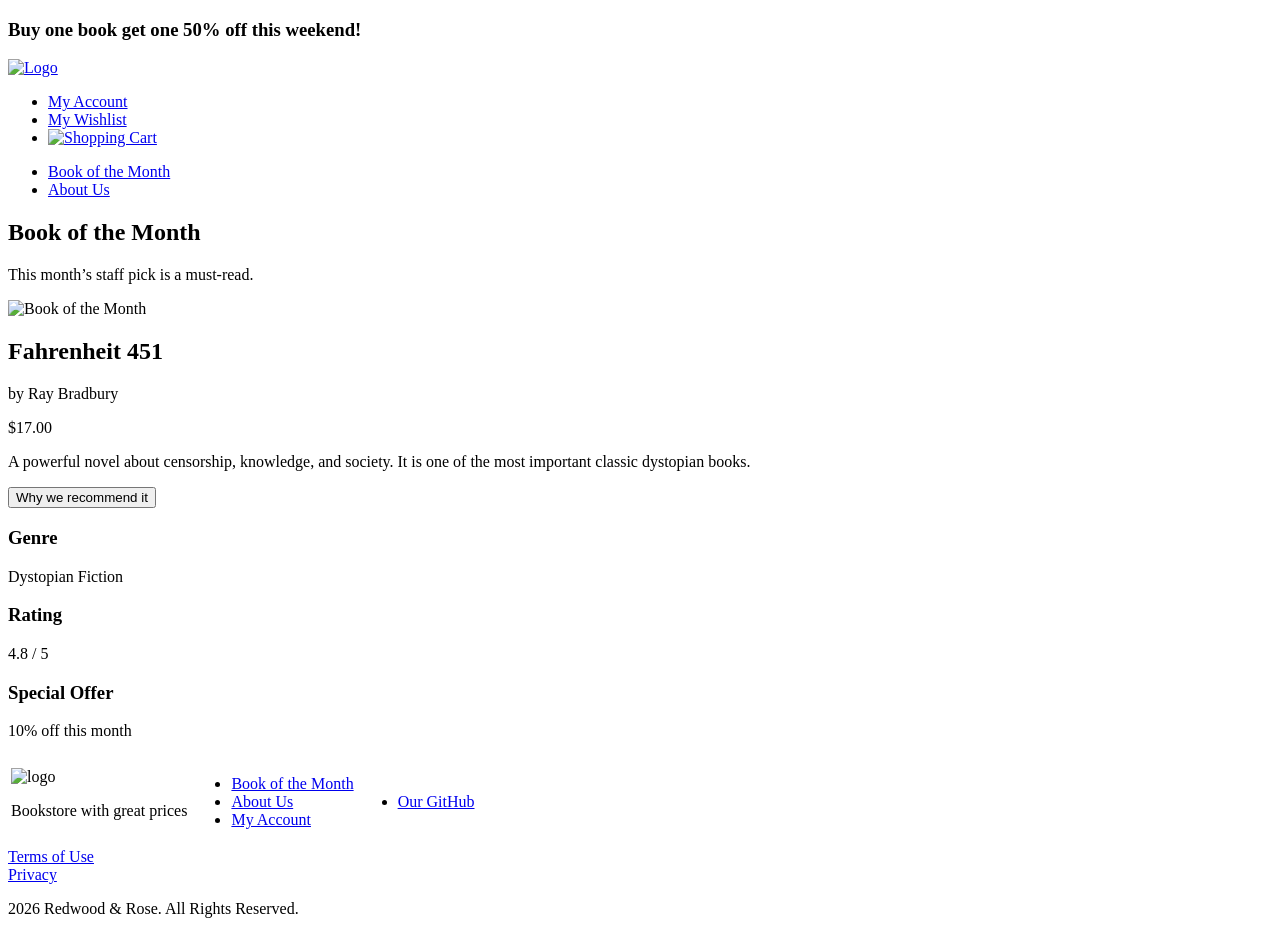
==== book-of-the-month.html @ 26bf5b45 "Adding files" ====
<!DOCTYPE html>
<html lang="en">
    <head>
        <meta charset="utf-8">
        <title>Book of the Month</title>
        <link rel="icon" href=" images/favicon.ico">
        <link rel="stylesheet" href=" css/styling.css">
        <link rel="stylesheet" href=" css/book-of-the-month.css">
    </head>
    <body>
        <div id="main-header">
            <div class="overhead-banner">
                <h3>Buy one book get one 50% off this weekend!</h3>
            </div>

            <nav class="profile">
                <a href=" index.html"><img src=" images/logo.png" alt="Logo"></a>
                <ul>
                    <li><a href="my-account.html">My Account</a></li>
                    <li><a href="wishlistpage.html">My Wishlist</a></li>
                    <li><a href="shopping-cart.html"><img id="icon" src=" images/shopping-cart.png" alt="Shopping Cart"></a></li>
                </ul>
            </nav>

            <nav class="pages">
                <ul>
                    <li><a href="book-of-the-month.html">Book of the Month</a></li>
                    <li><a href="aboutus.html">About Us</a></li>
                </ul>
            </nav>
        </div>

        <main id="book-month-page">
            <section class="book-month-banner">
                <h1>Book of the Month</h1>
                <p>This month’s staff pick is a must-read.</p>
            </section>

            <section class="book-feature-card">
                <div class="book-image-section">
                    <img id="featured-book-image" src=" images/Fahrenheit_451.jpg" alt="Book of the Month">
                </div>

                <div class="book-info-section">
                    <h2 id="featured-book-title">Fahrenheit 451</h2>
                    <p class="author">by <span id="featured-book-author">Ray Bradbury</span></p>
                    <p id="featured-book-price" class="price">$17.00</p>

                    <p id="featured-book-description" class="description">
                        A powerful novel about censorship, knowledge, and society.
                        It is one of the most important classic dystopian books.
                    </p>

                    <button id="recommend-btn">Why we recommend it</button>
                    <p id="recommend-text"></p>
                </div>
            </section>

            <section class="book-extra-info">
                <div class="info-box">
                    <h3>Genre</h3>
                    <p id="featured-book-genre">Dystopian Fiction</p>
                </div>

                <div class="info-box">
                    <h3>Rating</h3>
                    <p id="featured-book-rating">4.8 / 5</p>
                </div>

                <div class="info-box">
                    <h3>Special Offer</h3>
                    <p>10% off this month</p>
                </div>
            </section>
        </main>

        <footer>
            <table>
                <tbody>
                    <tr>
                        <td>
                            <img src=" images/logo.png" alt="logo"><br>
                            <p>Bookstore with great prices</p>
                        </td>
                        <td>
                            <nav class="secondary-nav">
                                <ul>
                                    <li><a href="book-of-the-month.html">Book of the Month</a></li>
                                    <li><a href="aboutus.html">About Us</a></li>
                                    <li><a href="my-account.html">My Account</a></li>
                                </ul>
                            </nav>
                        </td>
                        <td>
                            <nav class="social-nav">
                                <ul>
                                    <li><a href="https://github.com/adrianacuan98-prog/Web-Programming-project">Our GitHub</a></li>
                                </ul>
                            </nav>
                        </td>
                    </tr>
                </tbody>
            </table>

            <a href=" pages/termsofuse.html">Terms of Use</a><br>
            <a href=" pages/privacy.html">Privacy</a><br>
            <div class="copyright">
                <p>2026 Redwood & Rose. All Rights Reserved.</p>
            </div>
        </footer>

        <script src=" javascript/book-of-the-month.js"></script>
    </body>
</html>
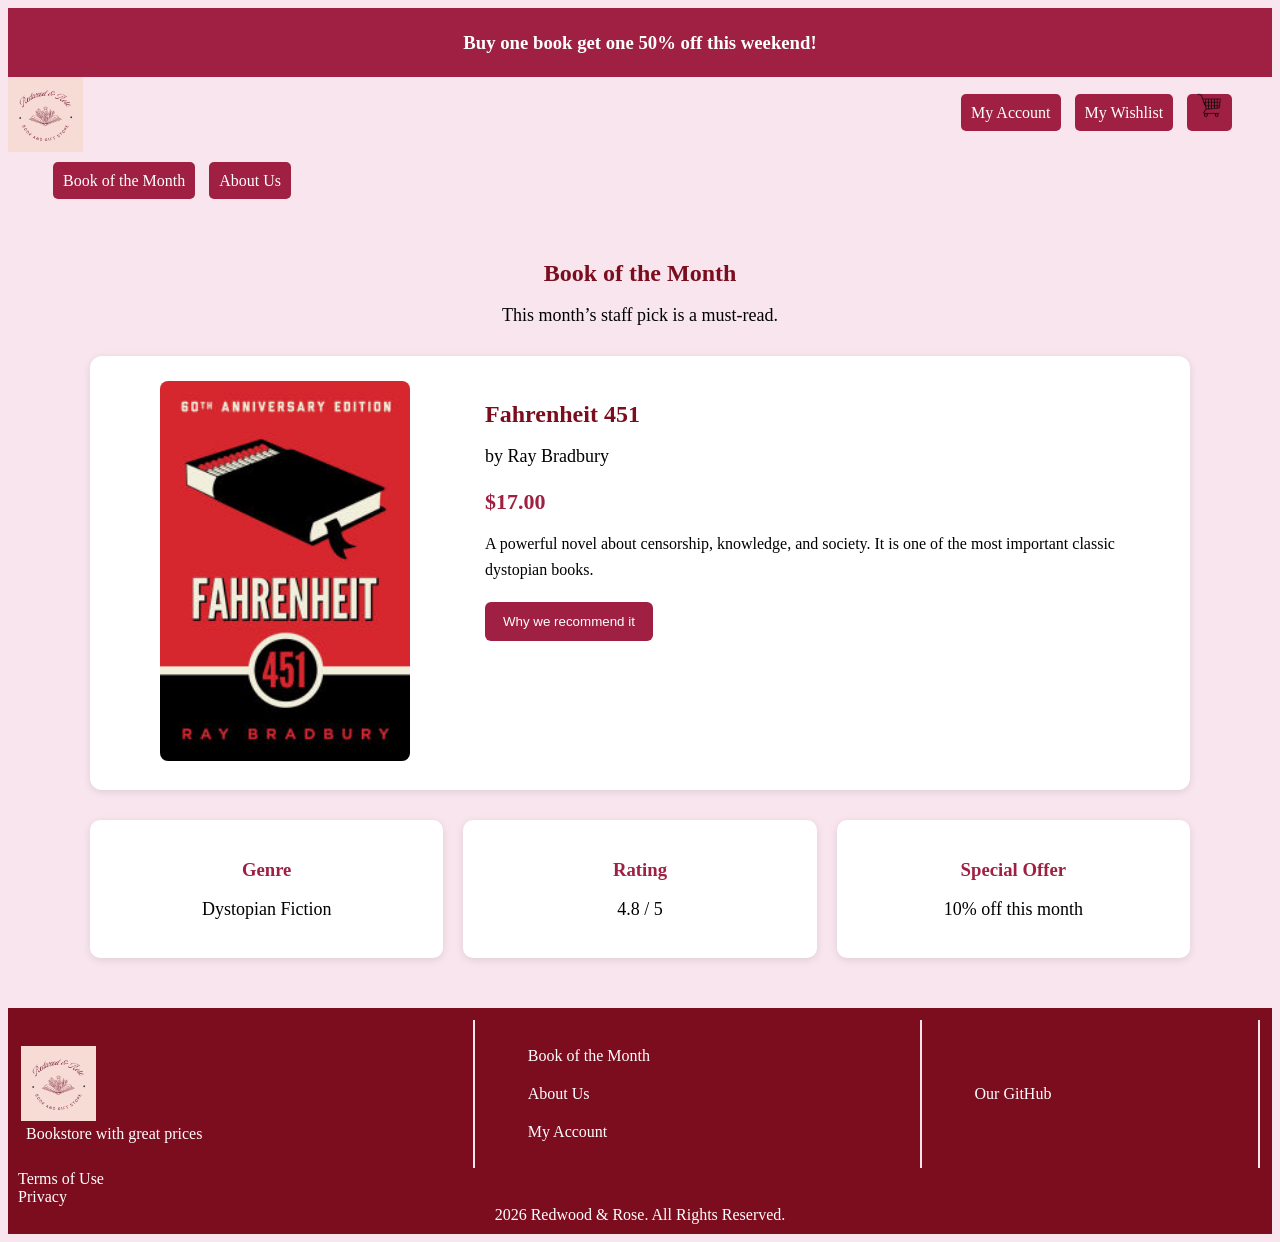
==== commit becd083f: "Structured the files" ====
--- a/book-of-the-month.html
+++ b/book-of-the-month.html
@@ -102,8 +102,8 @@
                 </tbody>
             </table>
 
-            <a href=" pages/termsofuse.html">Terms of Use</a><br>
-            <a href=" pages/privacy.html">Privacy</a><br>
+            <a href=" termsofuse.html">Terms of Use</a><br>
+            <a href=" privacy.html">Privacy</a><br>
             <div class="copyright">
                 <p>2026 Redwood & Rose. All Rights Reserved.</p>
             </div>
--- a/css/styling.css
+++ b/css/styling.css
@@ -0,0 +1,91 @@
+:root{
+    --mainbg-color: #f8e5ee;
+    --button-color: #9f2042; /*cherryrose*/
+    --tertiary-color: #7B0D1E;
+}
+
+body{
+    background-color: var(--mainbg-color);
+}
+.profile img, table img{
+    width: 75px;
+    height:75px;
+}
+.profile a{
+    color:white;
+    text-decoration: none;
+}
+.profile li{
+    display:inline;
+    margin: 0px 5px;
+    background-color: var(--button-color);
+    padding: 10px;
+    border-radius: 5px;
+}
+#icon{
+   height: 25px;
+   width: 25px; 
+}
+.pages a{
+    color:white;
+    text-decoration: none;
+}
+.pages li{
+    display: inline;
+    background-color: var(--button-color);
+    padding: 10px;
+    border-radius: 5px;
+    margin: 0px 5px;
+}
+.profile ul{
+    /* margin-left: 1500px; */
+    margin-left: auto;
+    width:25%;
+}
+.profile{
+    display: flex;
+    flex-direction: row;
+}
+
+.overhead-banner{
+    text-align: center;
+    background-color: var(--button-color);
+    padding: 5px;
+    color:white;
+}
+
+/*footer*/
+
+footer{
+    background-color: var(--tertiary-color);
+    color:white;
+    padding: 10px;
+}
+footer p{
+    display: inline;
+    margin: 0px 5px;
+}
+table{
+    margin:auto;
+    width:100%;
+}
+table a, footer a{
+    text-decoration: none;
+    color:white;
+}
+table li{
+    list-style: none;
+    padding: 10px;
+}
+td{
+    border-right: 2px solid var(--mainbg-color);
+}
+.copyright{
+    text-align: center;
+}
+a:hover{
+    text-decoration:underline;
+}
+
+
+
--- a/css/book-of-the-month.css
+++ b/css/book-of-the-month.css
@@ -0,0 +1,113 @@
+#book-month-page{
+    max-width: 1100px;
+    margin: 30px auto;
+    padding: 20px;
+}
+
+.book-month-banner{
+    text-align: center;
+    margin-bottom: 30px;
+}
+
+.book-month-banner h1{
+    color: var(--tertiary-color);
+    margin-bottom: 10px;
+}
+
+.book-month-banner p{
+    font-size: 18px;
+}
+
+.book-feature-card{
+    display: flex;
+    gap: 30px;
+    background-color: white;
+    padding: 25px;
+    border-radius: 12px;
+    box-shadow: 0px 2px 8px rgba(0, 0, 0, 0.1);
+    flex-wrap: wrap;
+    margin-bottom: 30px;
+}
+
+.book-image-section{
+    flex: 1;
+    min-width: 250px;
+    text-align: center;
+}
+
+.book-image-section img{
+    width: 250px;
+    height: 380px;
+    border-radius: 8px;
+}
+
+.book-info-section{
+    flex: 2;
+    min-width: 280px;
+}
+
+.book-info-section h2{
+    color: var(--tertiary-color);
+    margin-bottom: 10px;
+}
+
+.author{
+    font-size: 18px;
+    margin-bottom: 10px;
+}
+
+.price{
+    font-size: 22px;
+    font-weight: bold;
+    color: var(--button-color);
+    margin-bottom: 15px;
+}
+
+.description{
+    line-height: 1.6;
+    margin-bottom: 20px;
+}
+
+#recommend-btn{
+    background-color: var(--button-color);
+    color: white;
+    border: none;
+    padding: 12px 18px;
+    border-radius: 6px;
+    cursor: pointer;
+    margin-bottom: 15px;
+}
+
+#recommend-btn:hover{
+    background-color: var(--tertiary-color);
+}
+
+#recommend-text{
+    font-weight: bold;
+    color: var(--tertiary-color);
+}
+
+.book-extra-info{
+    display: flex;
+    gap: 20px;
+    flex-wrap: wrap;
+}
+
+.info-box{
+    flex: 1;
+    min-width: 200px;
+    background-color: white;
+    text-align: center;
+    padding: 20px;
+    border-radius: 10px;
+    box-shadow: 0px 2px 8px rgba(0, 0, 0, 0.1);
+}
+
+.info-box h3{
+    color: var(--button-color);
+    margin-bottom: 10px;
+}
+
+.info-box p{
+    font-size: 18px;
+}
